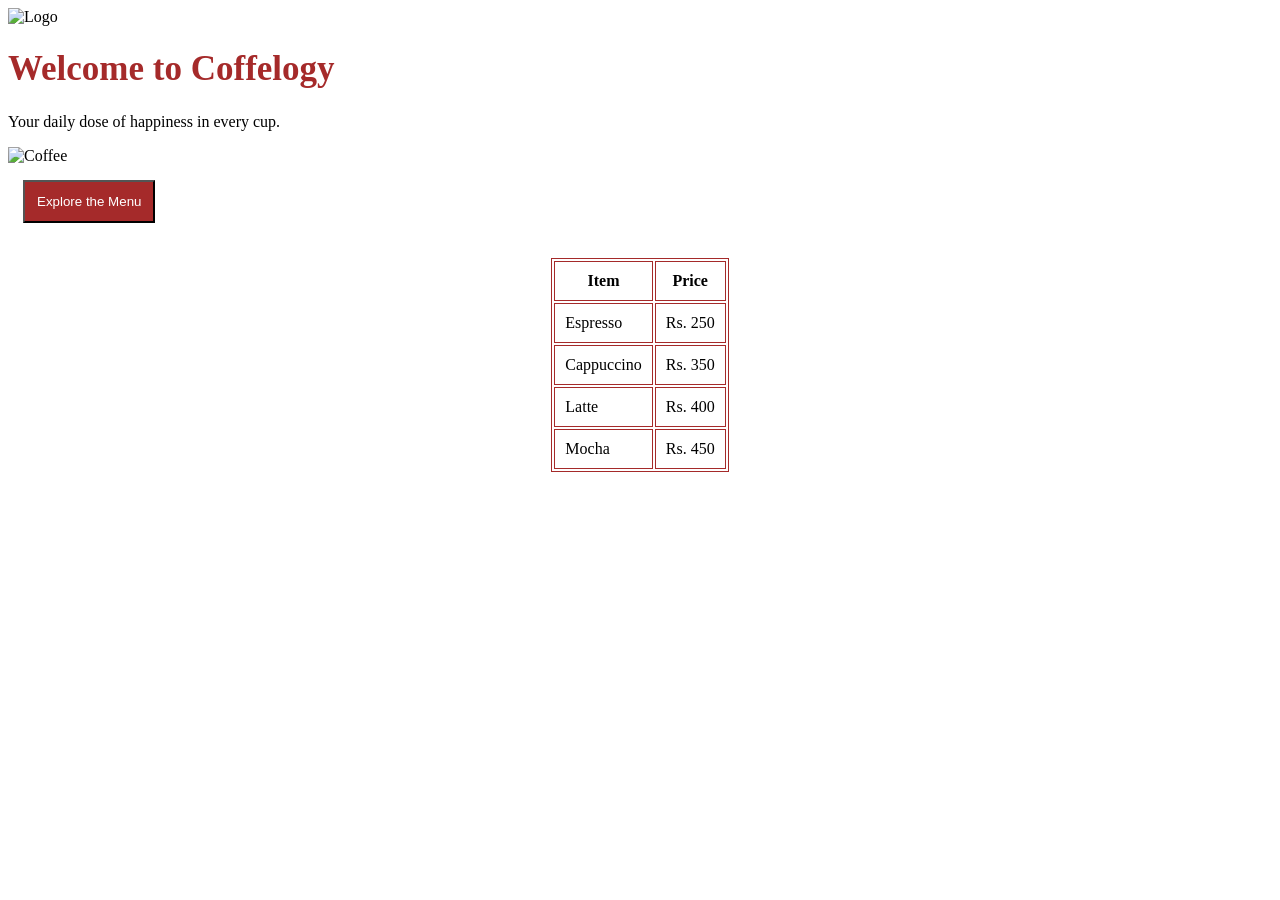
==== index.html @ 79a8ca0e "Add files via upload" ====
<!-- Name: Muhammad Bilal -->
<!-- Roll No: 26i-3251 -->
<!-- Section: E -->

<!DOCTYPE html>
<html>

<head>
    <title>Coffelogy</title>
    <link rel="stylesheet" href="style.css">
</head>

<body>
<img src="images/coffee logo.webp" alt="Logo" class="logo">

    <h1>Welcome to Coffelogy</h1>

    <p>Your daily dose of happiness in every cup.</p>

   <img src="images/coffee page.jpg" alt="Coffee" class="coffee">

    <br>

   <button>
    Explore the Menu
</button>

<table>
    <tr>
        <th>Item</th>
        <th>Price</th>
    </tr>

    <tr>
        <td>Espresso</td>
        <td>Rs. 250</td>
    </tr>

    <tr>
        <td>Cappuccino</td>
        <td>Rs. 350</td>
    </tr>

    <tr>
        <td>Latte</td>
        <td>Rs. 400</td>
    </tr>

    <tr>
        <td>Mocha</td>
        <td>Rs. 450</td>
    </tr>
</table>

</body>
</html>
---- style.css ----
xbody {
    background-color: beige;
    text-align: center;
    font-family: Arial;
}
.logo {
    width: 60px;
}
h1 {
    color: brown;
    font-size: 35px;
}
.coffee {
    width: 450px;
    height: 250px;
}
button 
{
    background-color: brown;
    color: white;
    padding: 12px;
    margin: 15px;
}
table  {
    margin: 20px auto;
    border: 1px solid brown;
    
}
td, th   {
    padding: 10px;
    border: 1px solid brown;
}
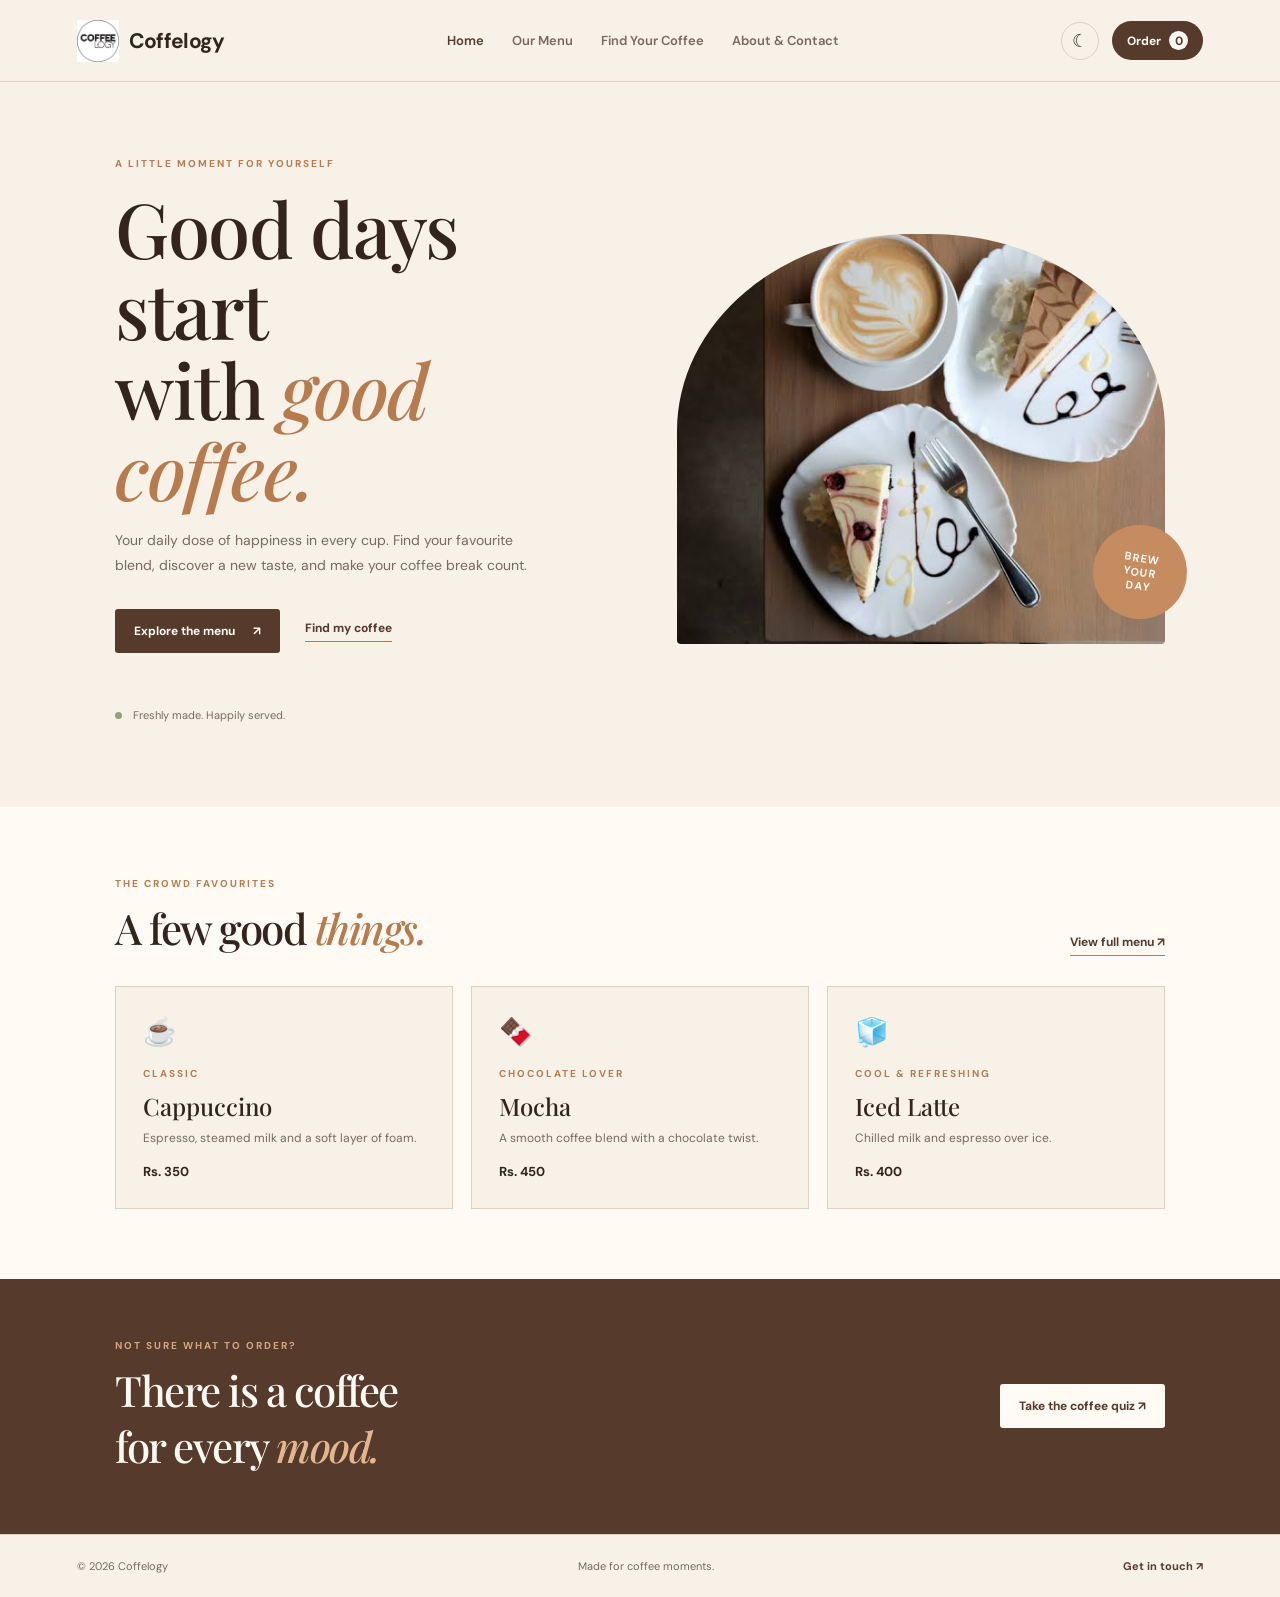
==== commit 6860da60: "Add four-page Coffelogy website" ====
--- a/index.html
+++ b/index.html
@@ -1,56 +1,63 @@
-<!-- Name: Muhammad Bilal -->
-<!-- Roll No: 26i-3251 -->
-<!-- Section: E -->
-
-<!DOCTYPE html>
-<html>
-
-<head>
-    <title>Coffelogy</title>
-    <link rel="stylesheet" href="style.css">
-</head>
-
-<body>
-<img src="images/coffee logo.webp" alt="Logo" class="logo">
-
-    <h1>Welcome to Coffelogy</h1>
-
-    <p>Your daily dose of happiness in every cup.</p>
-
-   <img src="images/coffee page.jpg" alt="Coffee" class="coffee">
-
-    <br>
-
-   <button>
-    Explore the Menu
-</button>
-
-<table>
-    <tr>
-        <th>Item</th>
-        <th>Price</th>
-    </tr>
-
-    <tr>
-        <td>Espresso</td>
-        <td>Rs. 250</td>
-    </tr>
-
-    <tr>
-        <td>Cappuccino</td>
-        <td>Rs. 350</td>
-    </tr>
-
-    <tr>
-        <td>Latte</td>
-        <td>Rs. 400</td>
-    </tr>
-
-    <tr>
-        <td>Mocha</td>
-        <td>Rs. 450</td>
-    </tr>
-</table>
-
-</body>
-</html>+<!DOCTYPE html>
+<html lang="en">
+<head>
+    <meta charset="UTF-8">
+    <meta name="viewport" content="width=device-width, initial-scale=1.0">
+    <title>Coffelogy | Home</title>
+    <link rel="stylesheet" href="style.css">
+    <script src="script.js" defer></script>
+</head>
+<body>
+<header class="site-header">
+    <a class="brand" href="index.html"><img src="images/coffee logo.webp" alt="Coffelogy logo"><span>Coffelogy</span></a>
+    <button class="menu-toggle" aria-label="Open navigation" aria-expanded="false">☰</button>
+    <nav class="nav-links">
+        <a class="active" href="index.html">Home</a>
+        <a href="menu.html">Our Menu</a>
+        <a href="discover.html">Find Your Coffee</a>
+        <a href="about.html">About & Contact</a>
+    </nav>
+    <div class="header-actions">
+        <button class="icon-button theme-toggle" aria-label="Toggle dark mode" title="Toggle theme">☾</button>
+        <a class="cart-link" href="menu.html">Order <span class="cart-count">0</span></a>
+    </div>
+</header>
+
+<main>
+    <section class="hero">
+        <div class="hero-copy">
+            <p class="eyebrow">A LITTLE MOMENT FOR YOURSELF</p>
+            <h1>Good days start<br>with <em>good coffee.</em></h1>
+            <p class="hero-description">Your daily dose of happiness in every cup. Find your favourite blend, discover a new taste, and make your coffee break count.</p>
+            <div class="hero-buttons">
+                <a class="button button-dark" href="menu.html">Explore the menu <span>↗</span></a>
+                <a class="text-link" href="discover.html">Find my coffee</a>
+            </div>
+            <div class="hero-note"><span class="note-dot"></span> Freshly made. Happily served.</div>
+        </div>
+        <div class="hero-image-wrap">
+            <img class="hero-image" src="images/coffee page.jpg" alt="A freshly prepared cup of coffee">
+            <div class="image-sticker">BREW<br>YOUR<br>DAY</div>
+        </div>
+    </section>
+
+    <section class="section featured-section">
+        <div class="section-heading">
+            <div><p class="eyebrow">THE CROWD FAVOURITES</p><h2>A few good <em>things.</em></h2></div>
+            <a class="text-link" href="menu.html">View full menu ↗</a>
+        </div>
+        <div class="feature-grid">
+            <article class="feature-card"><div class="feature-icon">☕</div><p class="card-tag">CLASSIC</p><h3>Cappuccino</h3><p>Espresso, steamed milk and a soft layer of foam.</p><strong>Rs. 350</strong></article>
+            <article class="feature-card"><div class="feature-icon">🍫</div><p class="card-tag">CHOCOLATE LOVER</p><h3>Mocha</h3><p>A smooth coffee blend with a chocolate twist.</p><strong>Rs. 450</strong></article>
+            <article class="feature-card"><div class="feature-icon">🧊</div><p class="card-tag">COOL & REFRESHING</p><h3>Iced Latte</h3><p>Chilled milk and espresso over ice.</p><strong>Rs. 400</strong></article>
+        </div>
+    </section>
+
+    <section class="wide-callout">
+        <div><p class="eyebrow">NOT SURE WHAT TO ORDER?</p><h2>There is a coffee<br>for every <em>mood.</em></h2></div>
+        <a class="button button-light" href="discover.html">Take the coffee quiz ↗</a>
+    </section>
+</main>
+<footer class="site-footer"><span>© 2026 Coffelogy</span><span>Made for coffee moments.</span><a href="about.html">Get in touch ↗</a></footer>
+</body>
+</html>
--- a/style.css
+++ b/style.css
@@ -1,32 +1,177 @@
-xbody {
-    background-color: beige;
-    text-align: center;
-    font-family: Arial;
-}
-.logo {
-    width: 60px;
-}
-h1 {
-    color: brown;
-    font-size: 35px;
-}
-.coffee {
-    width: 450px;
-    height: 250px;
-}
-button 
-{
-    background-color: brown;
-    color: white;
-    padding: 12px;
-    margin: 15px;
-}
-table  {
-    margin: 20px auto;
-    border: 1px solid brown;
-    
-}
-td, th   {
-    padding: 10px;
-    border: 1px solid brown;
-}+@import url('https://fonts.googleapis.com/css2?family=DM+Sans:wght@400;500;600;700&family=Playfair+Display:ital,wght@0,500;0,600;0,700;1,500;1,600&display=swap');
+
+:root {
+    --bg: #f7f1e8;
+    --surface: #fffaf3;
+    --surface-2: #eee3d5;
+    --text: #33251e;
+    --muted: #79695e;
+    --brown: #563a2b;
+    --brown-dark: #35231b;
+    --line: #dfd1c1;
+    --accent: #b77b50;
+}
+* { box-sizing: border-box; }
+html { scroll-behavior: smooth; }
+body { margin: 0; background: var(--bg); color: var(--text); font-family: 'DM Sans', Arial, sans-serif; transition: background .25s, color .25s; }
+a { color: inherit; text-decoration: none; }
+button, input, textarea { font: inherit; }
+button { cursor: pointer; }
+.site-header { min-height: 82px; padding: 14px 6%; display: flex; align-items: center; justify-content: space-between; gap: 24px; border-bottom: 1px solid var(--line); }
+.brand { display: flex; align-items: center; gap: 10px; font-weight: 700; font-size: 21px; letter-spacing: -.7px; }
+.brand img { width: 42px; height: 42px; object-fit: contain; }
+.nav-links { display: flex; gap: 28px; align-items: center; }
+.nav-links a { color: var(--muted); font-size: 13px; font-weight: 600; transition: color .2s; }
+.nav-links a:hover, .nav-links a.active { color: var(--brown); }
+.header-actions { display: flex; align-items: center; gap: 13px; }
+.icon-button { width: 38px; height: 38px; border: 1px solid var(--line); border-radius: 50%; background: transparent; color: var(--text); font-size: 18px; }
+.cart-link { background: var(--brown); color: #fffaf3; border-radius: 30px; padding: 10px 15px; font-size: 12px; font-weight: 700; }
+.cart-count { display: inline-grid; place-items: center; min-width: 19px; height: 19px; padding: 0 4px; margin-left: 5px; background: #fffaf3; color: var(--brown); border-radius: 50%; }
+.menu-toggle { display: none; border: 0; background: transparent; color: var(--text); font-size: 25px; }
+.hero { display: grid; grid-template-columns: 1fr 1fr; align-items: center; gap: 7%; padding: 75px 9% 85px; min-height: 570px; }
+.hero-copy { max-width: 540px; }
+.eyebrow, .card-tag { color: var(--accent); font-size: 10px; font-weight: 700; letter-spacing: 2px; }
+h1, h2, h3, p { margin-top: 0; }
+h1, h2 { font-family: 'Playfair Display', Georgia, serif; font-weight: 500; letter-spacing: -1.5px; }
+.hero h1 { font-size: clamp(48px, 6vw, 76px); line-height: 1.06; margin: 18px 0; }
+h1 em, h2 em { color: var(--accent); font-weight: 500; }
+.hero-description { color: var(--muted); max-width: 440px; line-height: 1.8; font-size: 14px; }
+.hero-buttons { display: flex; align-items: center; gap: 25px; margin-top: 30px; }
+.button { display: inline-flex; justify-content: center; align-items: center; gap: 18px; border: 0; border-radius: 3px; padding: 14px 19px; font-size: 12px; font-weight: 700; transition: transform .2s, background .2s; }
+.button:hover, .add-button:hover { transform: translateY(-3px); }
+.button-dark { background: var(--brown); color: #fffaf3; }
+.button-dark:hover { background: var(--brown-dark); }
+.button-light { background: var(--surface); color: var(--brown); }
+.text-link { color: var(--brown); font-size: 12px; font-weight: 700; border-bottom: 1px solid var(--accent); padding-bottom: 5px; }
+.hero-note { margin-top: 55px; color: var(--muted); font-size: 11px; }
+.note-dot { display: inline-block; width: 7px; height: 7px; background: #91a17a; border-radius: 50%; margin-right: 8px; }
+.hero-image-wrap { position: relative; max-width: 510px; justify-self: end; width: 100%; }
+.hero-image { display: block; width: 100%; height: 410px; object-fit: cover; border-radius: 48% 48% 4px 4px; }
+.image-sticker { position: absolute; right: -22px; bottom: 25px; display: grid; place-content: center; width: 94px; height: 94px; border-radius: 50%; background: #c68b5f; color: #fffaf3; text-align: center; font-size: 11px; line-height: 1.3; font-weight: 700; letter-spacing: 1px; transform: rotate(9deg); }
+.section { padding: 70px 9%; }
+.featured-section { background: var(--surface); }
+.section-heading { display: flex; justify-content: space-between; align-items: end; gap: 20px; margin-bottom: 30px; }
+.section-heading h2, .wide-callout h2, .contact-section h2 { font-size: 42px; margin: 8px 0 0; }
+.feature-grid { display: grid; grid-template-columns: repeat(3, 1fr); gap: 18px; }
+.feature-card { padding: 27px; background: var(--bg); border: 1px solid var(--line); min-height: 220px; transition: transform .2s; }
+.feature-card:hover, .menu-card:hover { transform: translateY(-5px); }
+.feature-icon { font-size: 27px; margin-bottom: 18px; }
+.feature-card h3, .menu-card h3 { font-family: 'Playfair Display', Georgia, serif; font-size: 24px; font-weight: 500; margin: 7px 0; }
+.feature-card p:not(.card-tag), .menu-card p { color: var(--muted); font-size: 12px; line-height: 1.6; }
+.feature-card strong { font-size: 13px; }
+.wide-callout { display: flex; align-items: center; justify-content: space-between; gap: 25px; padding: 60px 9%; background: var(--brown); color: #fffaf3; }
+.wide-callout .eyebrow { color: #d5a77f; }
+.wide-callout h2 em { color: #e2b68f; }
+.site-footer { display: flex; justify-content: space-between; gap: 20px; padding: 24px 6%; color: var(--muted); font-size: 11px; border-top: 1px solid var(--line); }
+.site-footer a { color: var(--brown); font-weight: 700; }
+.page-main { max-width: 1180px; margin: auto; padding: 55px 6% 85px; }
+.page-intro { text-align: center; margin: 15px auto 48px; max-width: 650px; }
+.page-intro h1 { font-size: clamp(48px, 6vw, 66px); margin: 10px 0; }
+.page-intro > p:last-child { color: var(--muted); font-size: 14px; line-height: 1.7; }
+.menu-tools { display: flex; justify-content: space-between; align-items: center; gap: 20px; margin-bottom: 25px; }
+#menu-search { width: 245px; padding: 12px 15px; border: 1px solid var(--line); background: var(--surface); color: var(--text); border-radius: 3px; outline: none; }
+#menu-search:focus, .contact-form input:focus, .contact-form textarea:focus { border-color: var(--accent); }
+.filter-buttons { display: flex; flex-wrap: wrap; gap: 8px; }
+.filter-button { border: 1px solid var(--line); background: transparent; color: var(--muted); padding: 9px 13px; border-radius: 30px; font-size: 11px; }
+.filter-button.selected { background: var(--brown); color: white; border-color: var(--brown); }
+.menu-grid { display: grid; grid-template-columns: repeat(3, 1fr); gap: 18px; }
+.menu-card { background: var(--surface); border: 1px solid var(--line); padding: 13px; transition: transform .2s; }
+.product-art { height: 155px; display: grid; place-items: center; font-size: 58px; background: var(--surface-2); }
+.art-espresso { background: #e4d2c1; }.art-cappuccino { background: #eadcc9; }.art-mocha { background: #ddc7b1; }.art-iced { background: #d8e0d8; }.art-coldbrew { background: #d7d0c4; }.art-brownie { background: #e7d1c5; }
+.menu-card-info { display: flex; justify-content: space-between; gap: 10px; align-items: start; padding: 17px 4px 12px; }
+.menu-card h3 { font-size: 21px; }
+.menu-card-info strong { white-space: nowrap; font-size: 12px; padding-top: 19px; }
+.add-button { width: 100%; padding: 11px; background: transparent; border: 1px solid var(--brown); color: var(--brown); font-size: 11px; font-weight: 700; transition: .2s; }
+.add-button:hover { background: var(--brown); color: white; }
+.order-panel { margin-top: 65px; padding: 28px; background: var(--surface); border: 1px solid var(--line); }
+.order-panel .section-heading { margin-bottom: 18px; }
+.order-panel h2 { font-size: 34px; }
+.clear-button { border: 0; background: transparent; color: var(--accent); font-size: 12px; font-weight: 700; text-decoration: underline; }
+.empty-cart, .small-note { color: var(--muted); font-size: 12px; }
+.cart-row { display: grid; grid-template-columns: 1fr auto auto; gap: 20px; align-items: center; padding: 12px 0; border-bottom: 1px solid var(--line); font-size: 13px; }
+.cart-row strong { font-size: 12px; }
+.remove-item { border: 0; background: transparent; color: #a25c46; font-size: 11px; }
+.cart-total { display: flex; justify-content: space-between; padding-top: 20px; font-size: 15px; }
+.small-note { margin: 12px 0 0; }
+.quiz-layout { display: grid; grid-template-columns: 1.5fr .8fr; gap: 22px; align-items: stretch; }
+.quiz-card, .quiz-aside, .result-card { padding: 32px; background: var(--surface); border: 1px solid var(--line); }
+.quiz-progress { display: flex; justify-content: space-between; align-items: center; gap: 15px; color: var(--muted); font-size: 10px; letter-spacing: 1px; }
+.progress-track { width: 120px; height: 5px; background: var(--surface-2); border-radius: 10px; overflow: hidden; }
+.progress-track span { display: block; width: 33.33%; height: 100%; background: var(--accent); transition: width .2s; }
+.quiz-question { display: none; padding: 38px 0 25px; }
+.quiz-question.active { display: block; }
+.quiz-question h2 { font-size: 32px; line-height: 1.2; margin: 12px 0 25px; }
+.choice-grid { display: grid; grid-template-columns: repeat(3, 1fr); gap: 10px; }
+.choice-button { min-height: 74px; padding: 12px; background: var(--bg); border: 1px solid var(--line); color: var(--text); font-size: 12px; transition: .2s; }
+.choice-button:hover, .choice-button.chosen { border-color: var(--accent); background: var(--surface-2); }
+.quiz-controls { display: flex; justify-content: space-between; align-items: center; }
+.quiz-controls button:disabled { opacity: .35; cursor: not-allowed; }
+.quiz-aside { display: flex; flex-direction: column; justify-content: center; background: var(--brown); color: #fffaf3; }
+.aside-symbol { font-size: 45px; margin-bottom: 25px; }
+.quiz-aside .eyebrow { color: #d5a77f; }
+.quiz-aside h3 { font-family: 'Playfair Display', Georgia, serif; font-size: 26px; font-weight: 500; line-height: 1.3; }
+.quiz-aside p:last-child { color: #e0d0c2; font-size: 12px; line-height: 1.7; }
+.result-card { text-align: center; max-width: 650px; margin: 30px auto 0; }
+.result-icon { font-size: 55px; margin: 10px 0; }
+.result-card h2 { font-size: 40px; margin: 5px; }
+.result-card > p:not(.eyebrow) { color: var(--muted); line-height: 1.7; }
+.result-actions { display: flex; justify-content: center; align-items: center; gap: 22px; margin-top: 22px; }
+.story-layout { display: grid; grid-template-columns: 1fr 1fr; gap: 8%; align-items: center; margin: 20px 0 80px; }
+.story-image img { width: 100%; height: 360px; object-fit: cover; }
+.story-copy h2 { font-size: 40px; }
+.story-copy p:not(.eyebrow) { color: var(--muted); font-size: 13px; line-height: 1.9; }
+.story-copy .text-link { display: inline-block; margin-top: 10px; }
+.contact-section { display: grid; grid-template-columns: .9fr 1fr; gap: 10%; padding: 45px; background: var(--surface); border: 1px solid var(--line); }
+.contact-section > div > p:last-child { color: var(--muted); font-size: 13px; line-height: 1.8; }
+.contact-form { display: flex; flex-direction: column; gap: 9px; }
+.contact-form label { font-size: 11px; font-weight: 700; margin-top: 5px; }
+.contact-form input, .contact-form textarea { padding: 12px; border: 1px solid var(--line); background: var(--bg); color: var(--text); outline: none; resize: vertical; }
+.contact-form .button { align-self: start; margin-top: 8px; }
+.form-message { color: var(--muted); font-size: 10px; line-height: 1.5; }
+.hidden { display: none !important; }
+.dark-mode { --bg: #211b18; --surface: #2d2420; --surface-2: #40332c; --text: #f5e9dc; --muted: #c0aea0; --brown: #bd8b67; --brown-dark: #9e6e4d; --line: #514137; --accent: #d7a47d; }
+.dark-mode .cart-link, .dark-mode .button-dark, .dark-mode .filter-button.selected { color: #211b18; }
+.dark-mode .cart-count { background: #211b18; color: #f5e9dc; }
+.dark-mode .feature-card { background: var(--surface); }
+.dark-mode .wide-callout { background: #392920; }
+.dark-mode .quiz-aside { background: #392920; }
+.dark-mode .button-light { color: #392920; }
+@media (max-width: 900px) {
+    .site-header { flex-wrap: wrap; padding: 13px 5%; }
+    .menu-toggle { display: block; margin-left: auto; }
+    .nav-links { display: none; order: 4; width: 100%; flex-direction: column; align-items: flex-start; gap: 15px; padding: 12px 0; }
+    .nav-links.nav-open { display: flex; }
+    .header-actions { margin-left: 0; }
+    .hero { padding: 55px 7%; gap: 5%; }
+    .hero-image { height: 330px; }
+    .menu-grid { grid-template-columns: repeat(2, 1fr); }
+}
+@media (max-width: 650px) {
+    .site-header { gap: 10px; }
+    .brand { font-size: 18px; }
+    .brand img { width: 35px; height: 35px; }
+    .header-actions { gap: 7px; }
+    .hero { grid-template-columns: 1fr; padding: 48px 7%; }
+    .hero h1 { font-size: 53px; }
+    .hero-image-wrap { justify-self: center; margin-top: 35px; max-width: 420px; }
+    .hero-image { height: 300px; }
+    .hero-note { margin-top: 30px; }
+    .section { padding: 50px 7%; }
+    .section-heading { align-items: start; flex-direction: column; }
+    .feature-grid, .menu-grid { grid-template-columns: 1fr; }
+    .wide-callout { align-items: flex-start; flex-direction: column; padding: 45px 7%; }
+    .site-footer { flex-wrap: wrap; padding: 20px 7%; }
+    .page-main { padding: 40px 6% 60px; }
+    .menu-tools { align-items: stretch; flex-direction: column; }
+    #menu-search { width: 100%; }
+    .quiz-layout, .story-layout, .contact-section { grid-template-columns: 1fr; }
+    .quiz-card, .quiz-aside { padding: 23px; }
+    .choice-grid { grid-template-columns: 1fr; }
+    .choice-button { min-height: 55px; }
+    .quiz-question h2 { font-size: 27px; }
+    .quiz-aside { min-height: 230px; }
+    .story-layout { gap: 30px; margin-bottom: 50px; }
+    .story-image img { height: 260px; }
+    .contact-section { padding: 25px; gap: 25px; }
+    .result-actions { flex-direction: column; }
+}
